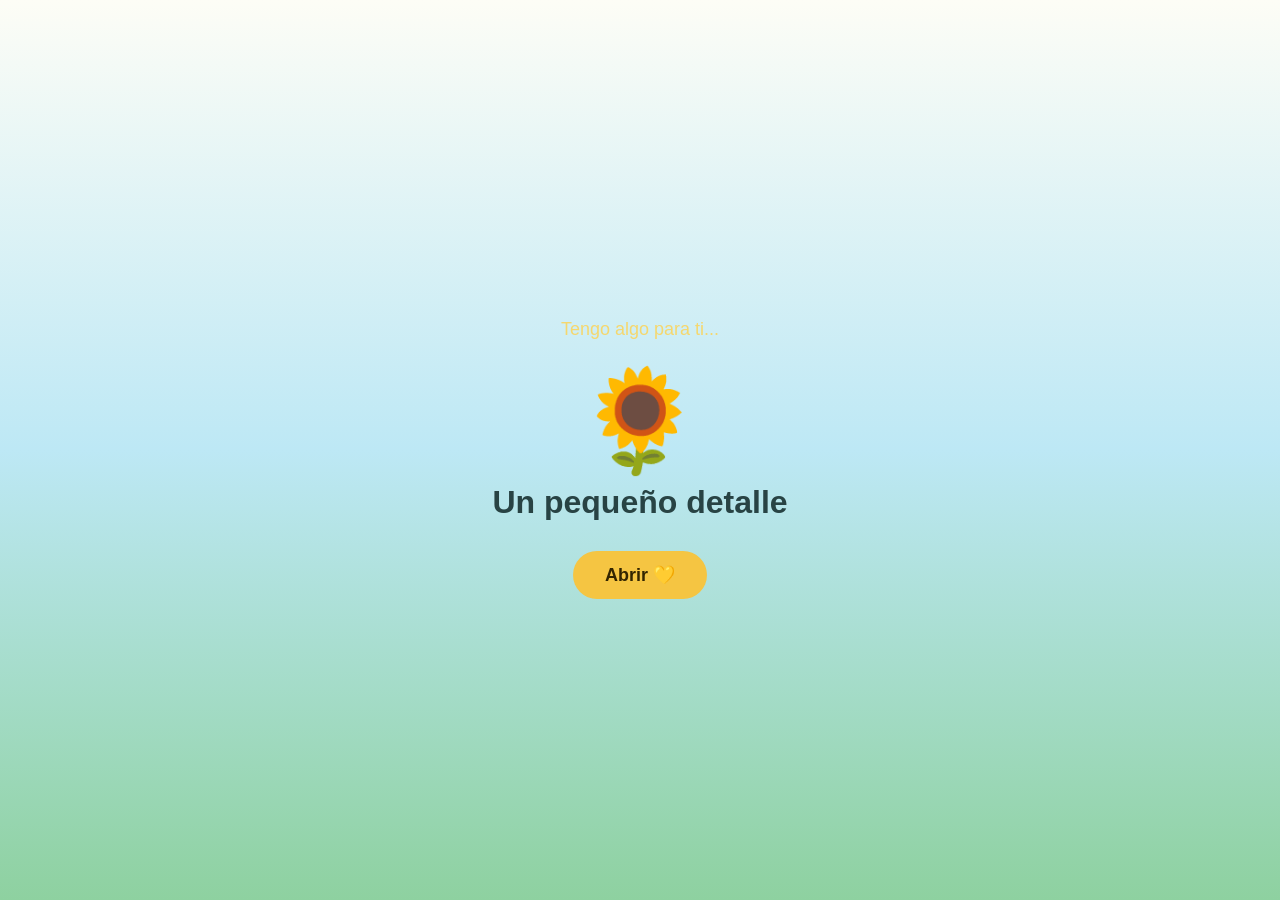
==== index.html @ 5097127b "Add adjustable background music volume control" ====
<!DOCTYPE html>
<html lang="es">
<head>
    <meta charset="UTF-8">
    <meta name="viewport" content="width=device-width, initial-scale=1.0">

    <title>Para Mayra Luz 🌻</title>

    <link rel="stylesheet" href="style.css">
</head>

<body>

    <main class="scene">

        <div class="stars" aria-hidden="true"></div>

        <section class="intro">
            <p class="small-text">Tengo algo para ti...</p>

            <h1>🌻</h1>

            <h2>Un pequeño detalle</h2>

            <button id="openButton" type="button" aria-controls="garden">
                Abrir 💛
            </button>
        </section>

<section class="garden" id="garden" aria-label="Jardín de girasoles">

    <!-- Cielo -->

    <div class="sun" aria-hidden="true">
        <div class="sun-spot"></div>
    </div>

    <div class="cloud cloud1" aria-hidden="true"></div>
    <div class="cloud cloud2" aria-hidden="true"></div>

    <div class="stars" aria-hidden="true"></div>

    <!-- Efectos -->

    <div class="insects" id="insects" aria-hidden="true"></div>
    <div class="petals" id="petals" aria-hidden="true"></div>

    <!-- Mensaje -->

    <div class="message" id="message" aria-live="off">

        <h2>Para Mayra Luz 🌻</h2>

        <p>
        Sé lo mucho que te gustan las flores y lo especial que es para ti el color amarillo. 
            Sin embargo, las flores naturales terminan por marchitarse, y yo quería regalarte algo que conserve esta fecha para siempre. 
            Diseñé este espacio especialmente para ti, para que sin importar cuánto tiempo pase, siempre puedas volver aquí y recordar lo importante que eres para mí y lo bonito que es este día.
        </p>

        <p>
            Por eso hoy quería regalarte
            un pequeño pedacito de primavera.
        </p>

        <span>💛</span>

    </div>

    <button class="hide-message-button" id="hideMessageButton" type="button" aria-controls="message" hidden>
        Ver el paisaje
    </button>

    <button class="theme-toggle" id="themeToggle" type="button" aria-label="Activar modo nocturno" aria-pressed="false" hidden>
        🌙
    </button>

    <button class="music-toggle" id="musicToggle" type="button" aria-label="Silenciar música" aria-pressed="false" title="Silenciar música" hidden>
        🔊
    </button>

    <div class="volume-control" id="volumeControl" hidden>
        <label for="volumeSlider" aria-label="Volumen de la música">♪</label>
        <input id="volumeSlider" type="range" min="0" max="100" value="5" step="1" aria-label="Volumen de la música" aria-valuetext="5%">
        <output id="volumeValue" for="volumeSlider">5%</output>
    </div>

    <audio id="backgroundMusic" src="audio/cancion.mp3" loop preload="auto"></audio>

    <!-- Campo -->

    <div class="field" id="field"></div>

</section>

    </main>

    <script src="script.js"></script>

</body>
</html>
---- style.css ----
:root {
    color-scheme: light;
    --sky-top: #fdfdf6;
    --sky-bottom: #bde8f5;
    --gold: #f5c542;
}

* { box-sizing: border-box; }

body {
    margin: 0;
    overflow-x: hidden;
    overflow-y: auto;
    font-family: Arial, sans-serif;
    min-width: 20rem;
}

button { font: inherit; }

.scene,
.garden,
.intro,
.stars,
.insects,
.petals,
.field {
    position: absolute;
    inset: 0;
}

.scene {
    position: relative;
    min-height: 100dvh;
    height: 100dvh;
    overflow: hidden;
    background: linear-gradient(to bottom, #fdfdf6, #bde8f5, #8ed1a0);
}

.intro {
    z-index: 10;
    display: grid;
    place-content: center;
    justify-items: center;
    color: #284344;
    text-align: center;
    transition: opacity 1.2s ease, transform 1.2s ease;
}

.intro.is-hidden {
    opacity: 0;
    pointer-events: none;
    transform: scale(1.08);
}

.small-text { color: #f5d76e; font-size: 1.125rem; }
.intro h1 { margin: .25rem 0; font-size: clamp(5rem, 16vw, 6.25rem); animation: floating 3s ease-in-out infinite; }
.intro h2 { margin: 0 0 1.875rem; font-size: clamp(1.75rem, 5vw, 2rem); }

#openButton {
    padding: .8rem 2rem;
    border: 0;
    border-radius: 2rem;
    background: var(--gold);
    color: #332500;
    cursor: pointer;
    font-size: 1.125rem;
    font-weight: 700;
    transition: transform .2s ease, box-shadow .2s ease;
}

#openButton:hover { transform: scale(1.06); box-shadow: 0 0 20px var(--gold); }
#openButton:focus-visible { outline: 3px solid #fff; outline-offset: 4px; }

.garden {
    z-index: 1;
    overflow: hidden;
    display: grid;
    place-items: center;
    background: linear-gradient(to bottom, var(--sky-top) 0%, #e8f7fb 40%, #b4e3ee 70%, var(--sky-bottom) 100%);
    opacity: 0;
    pointer-events: none;
    transform: scale(1.05);
    transition: opacity 1.5s ease, transform 1.5s ease;
}

.garden.show { opacity: 1; pointer-events: auto; transform: scale(1); }

.stars { z-index: 1; height: 70%; pointer-events: none; opacity: 0; transition: opacity .45s ease; }
.star {
    position: absolute;
    border-radius: 50%;
    background: #fff;
    box-shadow: 0 0 5px #fff;
    animation: twinkle 2s ease-in-out infinite alternate;
}

.sun {
    position: absolute;
    z-index: 2;
    top: 9%; right: 12%;
    width: clamp(6rem, 15vw, 9.375rem);
    aspect-ratio: 1;
    border-radius: 50%;
    background: radial-gradient(circle at 35% 35%, #fffde7, #ffe978 48%, #f5bd2d 78%, #e5a21b);
    box-shadow: 0 0 20px rgba(255, 211, 75, .7), 0 0 60px rgba(255, 211, 75, .45), 0 0 120px rgba(255, 211, 75, .2);
    animation: floating 6s ease-in-out infinite;
}

.sun::before, .sun::after {
    position: absolute;
    content: "";
    border-radius: 50%;
    background: rgba(214, 149, 24, .2);
}
.sun::before { top: 23%; left: 20%; width: 17%; aspect-ratio: 1; }
.sun::after { right: 17%; bottom: 20%; width: 27%; aspect-ratio: 1; }
.sun-spot { position: absolute; top: 17%; left: 50%; width: 13%; aspect-ratio: 1; border-radius: 50%; background: rgba(214, 149, 24, .18); }

.cloud {
    position: absolute;
    z-index: 2;
    width: 11.25rem; height: 3.125rem;
    border-radius: 3.125rem;
    background: rgba(255, 255, 255, .58);
    filter: blur(3px);
    animation: cloud-move 30s linear infinite;
}
.cloud::before, .cloud::after { position: absolute; bottom: 0; border-radius: 50%; background: inherit; content: ""; }
.cloud::before { left: 1.875rem; width: 5rem; height: 5rem; }
.cloud::after { right: 1.875rem; width: 3.75rem; height: 3.75rem; }
.cloud1 { top: 25%; left: -12.5rem; }
.cloud2 { top: 40%; left: -25rem; scale: .7; animation-delay: -15s; }

.message {
    position: absolute;
    top: clamp(1.25rem, 5vh, 3.5rem);
    left: 50%;
    right: auto;
    bottom: auto;
    z-index: 6;
    width: min(37rem, calc(100% - 2rem));
    max-height: calc(100% - 7rem);
    overflow-y: auto;
    overscroll-behavior: contain;
    scrollbar-width: thin;
    padding: .25rem .35rem .75rem;
    color: #284344;
    text-align: center;
    text-shadow: 0 2px 10px rgba(255, 255, 255, .82);
    opacity: 0;
    transform: translate(-50%, -1rem);
    transition: opacity .45s ease, transform .45s ease, visibility .45s ease;
}
.message h2 { margin: 0 0 .8rem; color: #a66a00; font-size: clamp(1.5rem, 4vw, 2rem); }
.message p { margin: 0 0 .55rem; line-height: 1.6; font-size: clamp(.9375rem, 2.4vw, 1rem); }
.message span { display: block; margin-top: .35rem; }
.message.is-typing .typing-line::after {
    display: inline-block;
    width: .08em;
    height: 1.1em;
    margin-left: .16em;
    background: currentColor;
    content: "";
    vertical-align: -.16em;
    animation: cursor-blink .8s steps(1) infinite;
}
.garden.show .message { animation: show-message .6s ease .2s forwards; }
.message.is-hidden {
    opacity: 0;
    visibility: hidden;
    pointer-events: none;
    transform: translate(-50%, -1rem);
    animation: none;
}

.hide-message-button {
    position: absolute;
    z-index: 7;
    bottom: max(1rem, env(safe-area-inset-bottom));
    left: 50%;
    min-height: 2.75rem;
    padding: .65rem 1.1rem;
    border: 1px solid rgba(111, 94, 30, .4);
    border-radius: 2rem;
    background: rgba(255, 255, 255, .82);
    box-shadow: 0 .25rem 1rem rgba(0, 0, 0, .26);
    color: #60500e;
    cursor: pointer;
    font-weight: 700;
    transform: translateX(-50%);
}
.hide-message-button[hidden] { display: none; }
.hide-message-button:hover { background: #fffdf0; }
.hide-message-button:focus-visible { outline: 3px solid #fff; outline-offset: 3px; }

.field {
    top: auto;
    z-index: 5;
    height: 31%;
    overflow: visible;
    isolation: isolate;
    background: linear-gradient(to bottom, #4d9c4c 0%, #2e7a39 52%, #195328 100%);
}

/* Una sola colina mantiene el campo limpio, sin una capa frontal de profundidad. */
.field::before {
    position: absolute;
    right: -8%;
    left: -8%;
    content: "";
    pointer-events: none;
}

.field::before {
    z-index: 1;
    bottom: 30%;
    height: 70%;
    border-radius: 50% 52% 0 0 / 44% 58% 0 0;
    background:
        radial-gradient(ellipse 38% 92% at 10% 100%, #295d30 0 68%, transparent 69%),
        radial-gradient(ellipse 36% 110% at 47% 100%, #214d2a 0 67%, transparent 68%),
        radial-gradient(ellipse 42% 100% at 89% 100%, #2b6033 0 65%, transparent 66%);
    filter: drop-shadow(0 -2px 4px rgba(115, 179, 87, .12));
}

.flower {
    position: absolute;
    bottom: var(--flower-bottom, -1.25rem);
    width: 5.75rem; height: 14.5rem;
    transform-origin: bottom center;
    z-index: var(--layer);
    animation: flower-sway var(--sway-duration) ease-in-out var(--delay) infinite;
}
.flower-stem { position: absolute; bottom: 0; left: 2.7rem; width: .375rem; height: 10.5rem; border-radius: .625rem; background: linear-gradient(to right, #164b25, #3c8d3f, #164b25); transform-origin: bottom; animation: stem-grow 1.5s ease-out var(--delay) both; }
.flower-leaf { position: absolute; bottom: 3.75rem; width: 3.25rem; height: 1.45rem; border-radius: 100% 0 100% 0; background: #286b30; opacity: .9; }
.flower-leaf.left { left: 0; transform: rotate(-25deg); }
.flower-leaf.right { right: 0; bottom: 6.25rem; transform: rotate(205deg); }
.flower-head { position: absolute; top: .3125rem; left: 0; width: 5.75rem; aspect-ratio: 1; animation: flower-bloom 1.2s ease-out calc(var(--delay) + 1s) both; }
.flower-petal { position: absolute; top: 1.15rem; left: 2.05rem; width: 1.65rem; height: 3.45rem; border-radius: 50% 50% 45% 45%; background: linear-gradient(#fff176, #fbc02d); transform-origin: center 1.72rem; }
.flower-petal:nth-child(1) { transform: rotate(0deg) translateY(-1.48rem); } .flower-petal:nth-child(2) { transform: rotate(45deg) translateY(-1.48rem); } .flower-petal:nth-child(3) { transform: rotate(90deg) translateY(-1.48rem); } .flower-petal:nth-child(4) { transform: rotate(135deg) translateY(-1.48rem); }
.flower-petal:nth-child(5) { transform: rotate(180deg) translateY(-1.48rem); } .flower-petal:nth-child(6) { transform: rotate(225deg) translateY(-1.48rem); } .flower-petal:nth-child(7) { transform: rotate(270deg) translateY(-1.48rem); } .flower-petal:nth-child(8) { transform: rotate(315deg) translateY(-1.48rem); }
.flower-center { position: absolute; top: 1.48rem; left: 1.48rem; width: 2.8rem; aspect-ratio: 1; border-radius: 50%; background: radial-gradient(circle, #5d4037 10%, #321b15 80%); box-shadow: inset 0 0 8px #000; }

.insects, .petals { z-index: 4; pointer-events: none; }
.insect { position: absolute; width: 1.6rem; aspect-ratio: 1.3; animation: fly 8s ease-in-out infinite; }
.insect::before, .insect::after { position: absolute; content: ""; }
.bee { border-radius: 50%; background: repeating-linear-gradient(90deg, #f9c931 0 .28rem, #3c2b14 .29rem .44rem); box-shadow: inset -.22rem 0 rgba(0, 0, 0, .22); }
.bee::before { top: -.35rem; left: .2rem; width: .75rem; height: .55rem; border-radius: 70% 30% 70% 30%; background: rgba(255,255,255,.76); transform: rotate(-28deg); box-shadow: .55rem .18rem 0 rgba(255,255,255,.76); }
.bee::after { right: -.23rem; top: .45rem; border: .23rem solid transparent; border-left-color: #342312; }
.butterfly::before { inset: 0; border-radius: 70% 30% 65% 35%; background: linear-gradient(135deg, #e85e9e, #8f55c7); box-shadow: .85rem .32rem 0 #ffad3d; transform: rotate(35deg); }
.butterfly::after { top: .22rem; left: .68rem; width: .18rem; height: 1.1rem; border-radius: 1rem; background: #302d38; }
.falling-petal { position: absolute; top: -3.125rem; border-radius: 70% 30% 70% 30%; background: #ffd54f; opacity: .85; animation: petal-fall linear forwards; }

@keyframes floating { 50% { transform: translateY(-.7rem); } }
@keyframes twinkle { from { opacity: .2; transform: scale(.7); } to { opacity: 1; transform: scale(1.3); } }
@keyframes cloud-move { to { transform: translateX(calc(100vw + 25rem)); } }
@keyframes show-message { to { opacity: 1; transform: translate(-50%, 0); } }
@keyframes cursor-blink { 50% { opacity: 0; } }
@keyframes stem-grow { from { transform: scaleY(0); } to { transform: scaleY(1); } }
@keyframes flower-bloom { from { opacity: 0; transform: scale(0) rotate(-20deg); } 70% { transform: scale(1.15) rotate(5deg); } to { opacity: 1; transform: scale(1); } }
@keyframes flower-sway { 0%, 100% { transform: scale(var(--scale)) rotate(-2deg); } 50% { transform: scale(var(--scale)) rotate(3deg); } }
@keyframes fly { 25% { transform: translate(3.125rem, -1.875rem); } 50% { transform: translate(-1.25rem, -5rem); } 75% { transform: translate(4.375rem, -2.5rem); } }
@keyframes petal-fall { 50% { transform: translate(2.5rem, 50vh) rotate(180deg); } to { transform: translate(-2.5rem, 110vh) rotate(360deg); } }

.theme-toggle,
.music-toggle {
    position: absolute;
    z-index: 8;
    display: grid;
    place-items: center;
    width: 2.75rem;
    height: 2.75rem;
    padding: 0;
    top: max(0.8rem, env(safe-area-inset-top));
    border: 1px solid rgba(111, 94, 30, .4);
    border-radius: 50%;
    background: rgba(255, 255, 255, .82);
    color: #60500e;
    cursor: pointer;
    font-size: 1.2rem;
    line-height: 1;
    box-shadow: 0 .2rem .75rem rgba(0, 0, 0, .12);
}
.theme-toggle { left: max(1rem, env(safe-area-inset-left)); }
.music-toggle { left: calc(max(1rem, env(safe-area-inset-left)) + 3.25rem); }

.theme-toggle[hidden],
.music-toggle[hidden] { display: none; }

.theme-toggle:hover,
.music-toggle:hover { background: #fffdf0; }
.theme-toggle:focus-visible,
.music-toggle:focus-visible { outline: 3px solid #fff; outline-offset: 3px; }

/* Los controles usan solo iconos para no cubrir el paisaje. */
.theme-toggle { font-weight: 700; }


.garden.night-mode { background: linear-gradient(to bottom, #050719 0%, #0b1030 40%, #171f45 70%, #101b20 100%); }
.garden.night-mode .stars { opacity: 1; }
.garden.night-mode .sun {
    background: transparent;
    box-shadow: none;
    animation: none;
}
.garden.night-mode .sun::before {
    top: 0;
    left: 0;
    width: 100%;
    height: 100%;
    background: #fff4c2;
    box-shadow: 0 0 20px rgba(255, 248, 190, .6), 0 0 60px rgba(255, 245, 180, .35);
}
.garden.night-mode .sun::after {
    top: -8%;
    right: -12%;
    bottom: auto;
    left: auto;
    width: 88%;
    height: 88%;
    background: #0b1030;
}
.garden.night-mode .sun-spot { display: none; }
.garden.night-mode .cloud { background: rgba(80, 90, 130, .12); }
.garden.night-mode .message { color: #fff; text-shadow: 0 2px 10px rgba(1, 6, 20, .9); }
.garden.night-mode .message h2 { color: #ffd83d; }
.garden.night-mode .hide-message-button,
.garden.night-mode .theme-toggle,
.garden.night-mode .music-toggle { border-color: rgba(255, 244, 173, .7); background: rgba(8, 18, 44, .72); color: #fff8c9; }
.garden.night-mode .hide-message-button:hover,
.garden.night-mode .theme-toggle:hover,
.garden.night-mode .music-toggle:hover { background: rgba(27, 45, 85, .88); }
.garden.night-mode .field { background: linear-gradient(to bottom, #183c22 0%, #0d2816 45%, #07170d 100%); }

@media (max-width: 43.75rem) {
    .scene { min-height: 100svh; }
    .intro { padding: 1.5rem; }
    .small-text { margin: 0 0 .5rem; font-size: 1rem; }
    .intro h2 { margin-bottom: 1.5rem; }
    #openButton { min-height: 2.75rem; padding: .7rem 1.6rem; }
    .message { top: max(.75rem, env(safe-area-inset-top)); width: calc(100% - 1.25rem); }
    .message h2 { margin-bottom: .45rem; font-size: 1.45rem; }
    .message p { margin-bottom: .4rem; line-height: 1.45; font-size: .9rem; }
    .field { height: 34%; }
    .flower { scale: .68; }
    .sun { top: 7%; right: 5%; width: clamp(4.5rem, 20vw, 6rem); }
    .cloud1 { top: 20%; }
    .cloud2 { top: 35%; }
}

@media (max-width: 23.4375rem), (max-height: 43.75rem) {
    .message { top: .4rem; max-height: calc(100% - 5.5rem); }
    .message h2 { margin-bottom: .25rem; font-size: 1.25rem; }
    .message p { margin-bottom: .2rem; line-height: 1.35; font-size: .8rem; }
    .message span { margin-top: .1rem; }
    .hide-message-button { bottom: max(.5rem, env(safe-area-inset-bottom)); padding: .5rem .9rem; }
    .field { height: 27%; }
}

@media (max-height: 34.375rem) {
    .message {
        max-height: calc(100% - 5rem);
        padding-bottom: .5rem;
    }
    .field { height: 24%; }
}

@media (prefers-reduced-motion: reduce) {
    *, *::before, *::after { animation-duration: .01ms !important; animation-iteration-count: 1 !important; scroll-behavior: auto !important; transition-duration: .01ms !important; }
}
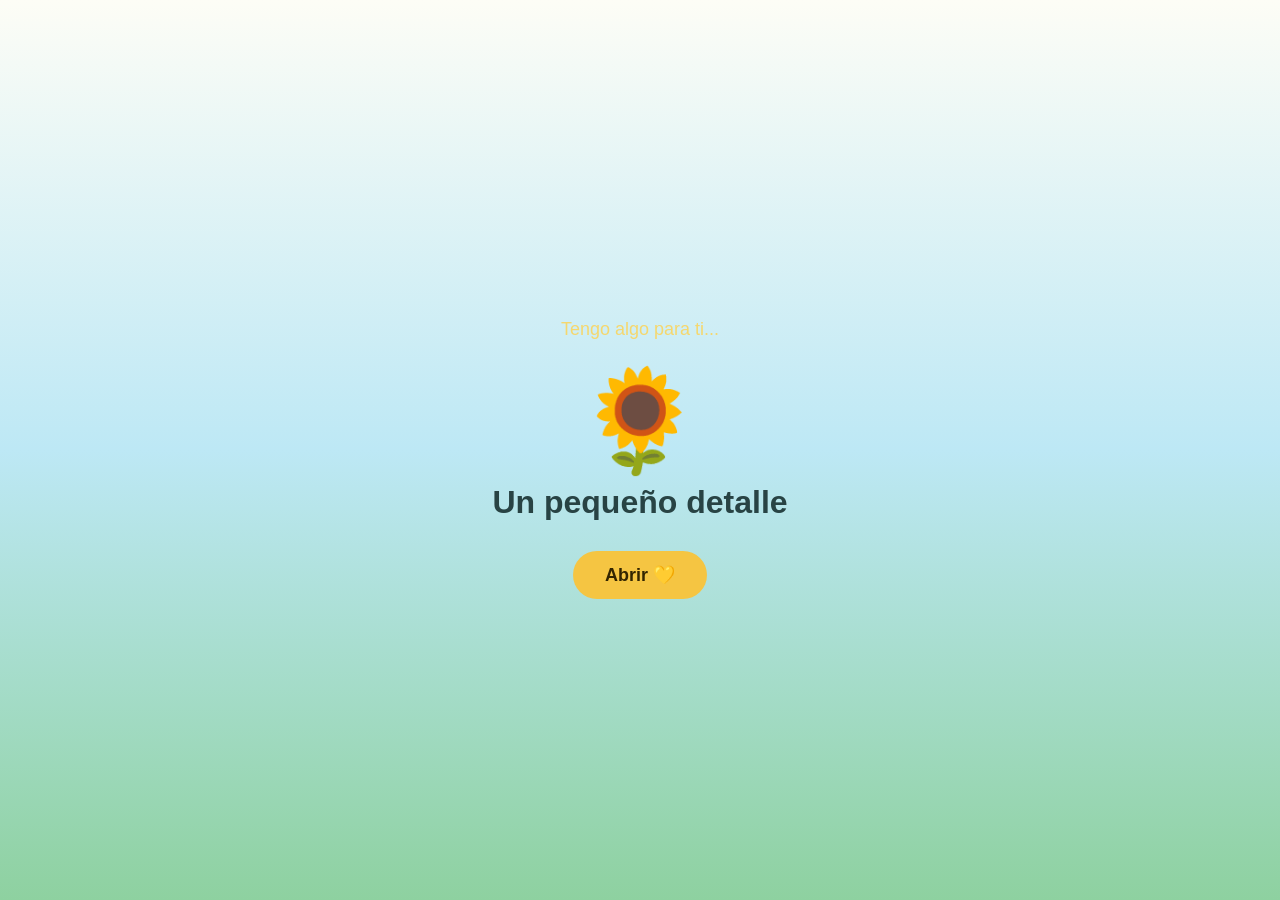
==== commit 5d5f18dc: "Add song information control to settings menu" ====
--- a/index.html
+++ b/index.html
@@ -66,25 +66,45 @@
 
     </div>
 
-    <button class="hide-message-button" id="hideMessageButton" type="button" aria-controls="message" hidden>
-        Ver el paisaje
+    <button class="settings-toggle" id="settingsToggle" type="button" aria-label="Abrir ajustes" aria-expanded="false" aria-controls="settingsMenu" title="Ajustes" hidden>
+        ⚙
     </button>
+    <button class="story-toggle" id="storyToggle" type="button" aria-label="Leer nuestro mensaje" title="Nuestro mensaje" hidden>!</button>
 
-    <button class="theme-toggle" id="themeToggle" type="button" aria-label="Activar modo nocturno" aria-pressed="false" hidden>
-        🌙
-    </button>
+    <div class="settings-menu" id="settingsMenu" aria-label="Ajustes del jardín" hidden>
+        <button class="theme-toggle" id="themeToggle" type="button" aria-label="Activar modo nocturno" aria-pressed="false">
+            🌙 <span>Modo nocturno</span>
+        </button>
 
-    <button class="music-toggle" id="musicToggle" type="button" aria-label="Silenciar música" aria-pressed="false" title="Silenciar música" hidden>
-        🔊
-    </button>
+        <button class="music-toggle" id="musicToggle" type="button" aria-label="Silenciar música" aria-pressed="false" title="Silenciar música">
+            🔊 <span>Silenciar música</span>
+        </button>
 
-    <div class="volume-control" id="volumeControl" hidden>
-        <label for="volumeSlider" aria-label="Volumen de la música">♪</label>
-        <input id="volumeSlider" type="range" min="0" max="100" value="5" step="1" aria-label="Volumen de la música" aria-valuetext="5%">
-        <output id="volumeValue" for="volumeSlider">5%</output>
+        <button class="song-info-toggle" id="songInfoToggle" type="button" aria-expanded="false" aria-controls="songInfoCard">
+            🎵 <span>Información de la canción</span>
+        </button>
+        <div class="song-info-card" id="songInfoCard" role="status" hidden>
+            <span class="song-info-note" aria-hidden="true">♫</span>
+            <p class="song-info-label">Canción de fondo</p>
+            <p class="song-info-title">Bruno Mars - Count on Me | Piano Cover by Pianella Piano</p>
+        </div>
+
+        <div class="volume-control" id="volumeControl">
+            <label for="volumeSlider">Volumen</label>
+            <div class="volume-slider-row">
+                <input id="volumeSlider" type="range" min="0" max="100" value="1" step="1" aria-label="Volumen de la música" aria-valuetext="1%">
+                <output id="volumeValue" for="volumeSlider">1%</output>
+            </div>
+        </div>
+
+        <button class="hide-message-button" id="hideMessageButton" type="button" aria-controls="message">
+            Ver el paisaje
+        </button>
     </div>
 
     <audio id="backgroundMusic" src="audio/cancion.mp3" loop preload="auto"></audio>
+
+
 
     <!-- Campo -->
 
@@ -94,6 +114,29 @@
 
     </main>
 
+    <section class="love-page" id="lovePage" aria-labelledby="lovePageTitle" hidden>
+        <button class="love-back-button" id="loveBackButton" type="button">← Volver al jardín</button>
+        <div class="love-card">
+            <span class="love-heart" aria-hidden="true">💛</span>
+            <p class="love-eyebrow">Un lugar para nosotros</p>
+            <h2 id="lovePageTitle">Qué feliz me hace estar contigo</h2>
+            <p class="love-message">
+                Desde que llegaste a mi vida, compartir momentos contigo se ha convertido en una de mis cosas favoritas.
+                Me hace feliz conocerte cada día más, verte sonreír, escucharte y crear recuerdos a tu lado.
+                No necesito que todos los días sean perfectos; me basta con que podamos seguir compartiendo, aprendiendo
+                y creciendo juntos. Gracias por ser tú, por dejarme estar cerca de ti y por hacer tan bonito este camino.
+                Me ilusiona todo lo que todavía nos queda por vivir. Quiero seguir sumando días, historias y motivos
+                para sonreír contigo. 💛
+            </p>
+            <div class="together-counter" aria-live="polite">
+                <p class="together-label">Juntos desde el 11-07-2026</p>
+                <p class="counter-value" id="relationshipCounter">0-0-0</p>
+                <p class="counter-caption">Años - Meses - Días</p>
+            </div>
+            <p class="love-signature">Con mucho cariño, para ti. 🌻</p>
+        </div>
+    </section>
+
     <script src="script.js"></script>
 
 </body>
--- a/style.css
+++ b/style.css
@@ -262,39 +262,110 @@
 @keyframes fly { 25% { transform: translate(3.125rem, -1.875rem); } 50% { transform: translate(-1.25rem, -5rem); } 75% { transform: translate(4.375rem, -2.5rem); } }
 @keyframes petal-fall { 50% { transform: translate(2.5rem, 50vh) rotate(180deg); } to { transform: translate(-2.5rem, 110vh) rotate(360deg); } }
 
-.theme-toggle,
-.music-toggle {
-    position: absolute;
-    z-index: 8;
+.settings-toggle {
+    position: absolute;
+    z-index: 10;
+    top: max(.8rem, env(safe-area-inset-top));
+    right: max(1rem, env(safe-area-inset-right));
     display: grid;
     place-items: center;
-    width: 2.75rem;
-    height: 2.75rem;
+    width: 2.8rem;
+    height: 2.8rem;
     padding: 0;
-    top: max(0.8rem, env(safe-area-inset-top));
     border: 1px solid rgba(111, 94, 30, .4);
     border-radius: 50%;
-    background: rgba(255, 255, 255, .82);
+    background: rgba(255, 255, 255, .88);
     color: #60500e;
-    cursor: pointer;
-    font-size: 1.2rem;
+    box-shadow: 0 .2rem .75rem rgba(0, 0, 0, .16);
+    cursor: pointer;
+    font-size: 1.55rem;
     line-height: 1;
-    box-shadow: 0 .2rem .75rem rgba(0, 0, 0, .12);
-}
-.theme-toggle { left: max(1rem, env(safe-area-inset-left)); }
-.music-toggle { left: calc(max(1rem, env(safe-area-inset-left)) + 3.25rem); }
-
-.theme-toggle[hidden],
-.music-toggle[hidden] { display: none; }
-
-.theme-toggle:hover,
-.music-toggle:hover { background: #fffdf0; }
-.theme-toggle:focus-visible,
-.music-toggle:focus-visible { outline: 3px solid #fff; outline-offset: 3px; }
-
-/* Los controles usan solo iconos para no cubrir el paisaje. */
-.theme-toggle { font-weight: 700; }
-
+}
+.settings-toggle[hidden] { display: none; }
+.settings-toggle:hover { background: #fffdf0; transform: rotate(25deg); }
+.settings-toggle:focus-visible,
+.settings-menu button:focus-visible,
+.volume-control input[type="range"]:focus-visible {
+    outline: 3px solid #b28a00;
+    outline-offset: 3px;
+}
+
+.settings-menu {
+    position: absolute;
+    z-index: 9;
+    top: calc(max(.8rem, env(safe-area-inset-top)) + 3.35rem);
+    right: max(1rem, env(safe-area-inset-right));
+    display: flex;
+    flex-direction: column;
+    align-items: stretch;
+    gap: .55rem;
+    width: min(17rem, calc(100% - 2rem));
+    padding: .85rem;
+    border: 1px solid rgba(111, 94, 30, .4);
+    border-radius: 1rem;
+    background: rgba(255, 255, 255, .94);
+    color: #60500e;
+    box-shadow: 0 .5rem 1.5rem rgba(0, 0, 0, .2);
+    backdrop-filter: blur(12px);
+}
+.settings-menu[hidden] { display: none; }
+
+.settings-menu .theme-toggle,
+.settings-menu .music-toggle,
+.settings-menu .hide-message-button {
+    position: static;
+    display: flex;
+    align-items: center;
+    justify-content: flex-start;
+    gap: .7rem;
+    width: 100%;
+    min-height: 2.65rem;
+    height: auto;
+    padding: .55rem .7rem;
+    border: 1px solid rgba(111, 94, 30, .25);
+    border-radius: .7rem;
+    background: rgba(255, 255, 255, .65);
+    color: #60500e;
+    box-shadow: none;
+    cursor: pointer;
+    font-size: .95rem;
+    line-height: 1.25;
+    text-align: left;
+    transform: none;
+}
+.settings-menu .theme-toggle:hover,
+.settings-menu .music-toggle:hover,
+.settings-menu .hide-message-button:hover { background: #fff8d8; }
+.settings-menu .theme-toggle,
+.settings-menu .music-toggle { display: flex; }
+.settings-menu .theme-toggle span,
+.settings-menu .music-toggle span { flex: 1; }
+
+.volume-control {
+    display: flex;
+    flex-direction: column;
+    gap: .45rem;
+    padding: .45rem .7rem .6rem;
+    font-size: .9rem;
+}
+.volume-control[hidden] { display: none; }
+.volume-slider-row {
+    display: flex;
+    align-items: center;
+    gap: .6rem;
+}
+.volume-control input[type="range"] {
+    flex: 1;
+    min-width: 0;
+    accent-color: #d5a900;
+    cursor: pointer;
+}
+.volume-control output {
+    min-width: 2.5rem;
+    font-size: .85rem;
+    font-variant-numeric: tabular-nums;
+    text-align: right;
+}
 
 .garden.night-mode { background: linear-gradient(to bottom, #050719 0%, #0b1030 40%, #171f45 70%, #101b20 100%); }
 .garden.night-mode .stars { opacity: 1; }
@@ -324,12 +395,13 @@
 .garden.night-mode .cloud { background: rgba(80, 90, 130, .12); }
 .garden.night-mode .message { color: #fff; text-shadow: 0 2px 10px rgba(1, 6, 20, .9); }
 .garden.night-mode .message h2 { color: #ffd83d; }
-.garden.night-mode .hide-message-button,
-.garden.night-mode .theme-toggle,
-.garden.night-mode .music-toggle { border-color: rgba(255, 244, 173, .7); background: rgba(8, 18, 44, .72); color: #fff8c9; }
-.garden.night-mode .hide-message-button:hover,
-.garden.night-mode .theme-toggle:hover,
-.garden.night-mode .music-toggle:hover { background: rgba(27, 45, 85, .88); }
+.garden.night-mode .settings-menu { border-color: rgba(255, 244, 173, .5); background: rgba(8, 18, 44, .94); color: #fff8c9; }
+.garden.night-mode .settings-menu .theme-toggle,
+.garden.night-mode .settings-menu .music-toggle,
+.garden.night-mode .settings-menu .hide-message-button { border-color: rgba(255, 244, 173, .45); background: rgba(8, 18, 44, .72); color: #fff8c9; }
+.garden.night-mode .settings-menu .theme-toggle:hover,
+.garden.night-mode .settings-menu .music-toggle:hover,
+.garden.night-mode .settings-menu .hide-message-button:hover { background: rgba(27, 45, 85, .88); }
 .garden.night-mode .field { background: linear-gradient(to bottom, #183c22 0%, #0d2816 45%, #07170d 100%); }
 
 @media (max-width: 43.75rem) {
@@ -368,3 +440,93 @@
 @media (prefers-reduced-motion: reduce) {
     *, *::before, *::after { animation-duration: .01ms !important; animation-iteration-count: 1 !important; scroll-behavior: auto !important; transition-duration: .01ms !important; }
 }
+
+
+/* Acceso al mensaje especial, debajo del engranaje. */
+.story-toggle {
+    position: absolute;
+    z-index: 10;
+    top: max(4rem, calc(env(safe-area-inset-top) + 4rem));
+    right: max(1rem, env(safe-area-inset-right));
+    display: grid;
+    place-items: center;
+    width: 2.8rem;
+    height: 2.8rem;
+    padding: 0;
+    border: 1px solid rgba(111, 94, 30, .4);
+    border-radius: 50%;
+    background: rgba(255, 255, 255, .9);
+    color: #8b5b00;
+    box-shadow: 0 .2rem .75rem rgba(0, 0, 0, .16);
+    cursor: pointer;
+    font-size: 1.8rem;
+    font-weight: 800;
+    line-height: 1;
+}
+.story-toggle[hidden] { display: none; }
+.story-toggle:hover { background: #fff3c4; transform: scale(1.05); }
+.story-toggle:focus-visible,
+.love-page button:focus-visible { outline: 3px solid #b28a00; outline-offset: 3px; }
+
+.love-page {
+    position: fixed;
+    z-index: 30;
+    inset: 0;
+    display: grid;
+    place-items: center;
+    overflow-y: auto;
+    padding: max(5rem, calc(env(safe-area-inset-top) + 4.5rem)) 1rem max(1.25rem, env(safe-area-inset-bottom));
+    background: radial-gradient(ellipse at 15% 15%, rgba(255, 230, 133, .5), transparent 35%), linear-gradient(145deg, #fff9e6 0%, #fce9a9 45%, #f7d7a5 100%);
+    color: #533e24;
+}
+.love-page[hidden] { display: none; }
+.love-back-button {
+    position: fixed;
+    z-index: 2;
+    top: max(1rem, env(safe-area-inset-top));
+    left: max(1rem, env(safe-area-inset-left));
+    min-height: 2.75rem;
+    padding: .65rem 1rem;
+    border: 1px solid rgba(111, 94, 30, .3);
+    border-radius: 2rem;
+    background: rgba(255, 255, 255, .8);
+    color: #604719;
+    cursor: pointer;
+    font-weight: 700;
+}
+.love-card {
+    width: min(100%, 42rem);
+    margin: auto;
+    padding: clamp(1.4rem, 5vw, 3rem);
+    border: 1px solid rgba(255, 255, 255, .85);
+    border-radius: 1.5rem;
+    background: rgba(255, 255, 255, .74);
+    box-shadow: 0 1rem 3rem rgba(99, 64, 16, .15);
+    text-align: center;
+}
+.love-heart { display: block; margin-bottom: .4rem; font-size: 2.5rem; }
+.love-eyebrow { margin: 0 0 .5rem; color: #9b741d; font-size: .8rem; font-weight: 800; letter-spacing: .16em; text-transform: uppercase; }
+.love-card h2 { margin: 0 auto 1.25rem; color: #8a5a13; font-family: Georgia, serif; font-size: clamp(1.8rem, 5vw, 2.7rem); line-height: 1.15; }
+.love-message { max-width: 34rem; margin: 0 auto 1.75rem; font-size: clamp(1rem, 2.5vw, 1.1rem); line-height: 1.8; white-space: normal; }
+.together-counter { margin: 0 auto; padding: 1.2rem .8rem; border-radius: 1rem; background: rgba(255, 222, 120, .3); }
+.together-label { margin: 0 0 .5rem; font-weight: 800; }
+.counter-value { margin: 0; color: #8a5a13; font-family: Georgia, serif; font-size: clamp(2.4rem, 10vw, 4rem); font-weight: 800; font-variant-numeric: tabular-nums; letter-spacing: .04em; }
+.counter-caption { margin: .25rem 0 0; color: #80643a; font-size: .85rem; }
+.love-signature { margin: 1.5rem 0 0; color: #8a5a13; font-family: Georgia, serif; font-style: italic; }
+.garden.love-page-open { visibility: hidden; }
+body.love-route-open { overflow: hidden; }
+
+.love-page.night-mode { background: linear-gradient(145deg, #11162d, #242b4c 55%, #3c3150); color: #fff4d1; }
+.love-page.night-mode .love-card { border-color: rgba(255, 244, 173, .18); background: rgba(13, 20, 43, .86); }
+.love-page.night-mode .love-card h2,
+.love-page.night-mode .counter-value,
+.love-page.night-mode .love-signature { color: #ffdf7a; }
+.love-page.night-mode .love-eyebrow,
+.love-page.night-mode .counter-caption { color: #e5d4a1; }
+.love-page.night-mode .together-counter { background: rgba(255, 223, 122, .1); }
+
+@media (max-width: 43.75rem) {
+    .love-page { align-items: start; padding-top: max(4.8rem, calc(env(safe-area-inset-top) + 4.2rem)); }
+    .love-card { padding: 1.35rem 1.1rem; border-radius: 1.2rem; }
+    .love-message { line-height: 1.65; }
+}
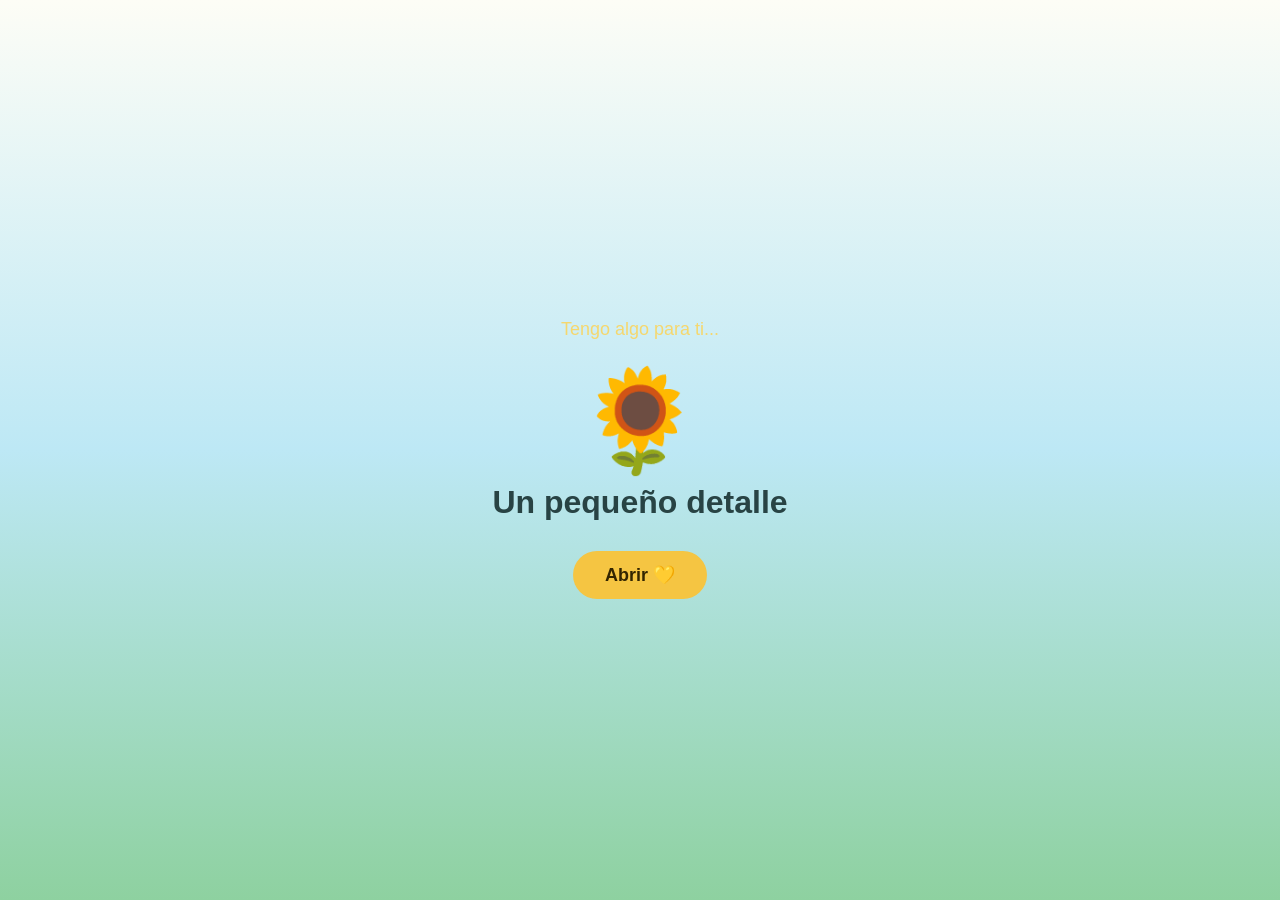
==== commit ed7b8f62: "Redesign song info as Spotify-inspired player" ====
--- a/index.html
+++ b/index.html
@@ -83,10 +83,21 @@
         <button class="song-info-toggle" id="songInfoToggle" type="button" aria-expanded="false" aria-controls="songInfoCard">
             🎵 <span>Información de la canción</span>
         </button>
-        <div class="song-info-card" id="songInfoCard" role="status" hidden>
-            <span class="song-info-note" aria-hidden="true">♫</span>
-            <p class="song-info-label">Canción de fondo</p>
-            <p class="song-info-title">Bruno Mars - Count on Me | Piano Cover by Pianella Piano</p>
+        <div class="song-info-card" id="songInfoCard" aria-label="Reproductor de música" hidden>
+            <div class="song-player-topline">
+                <span class="song-info-label">REPRODUCIENDO</span>
+                <span class="song-player-brand"><span aria-hidden="true">●</span> spotify style</span>
+            </div>
+            <div class="song-player-main">
+                <div class="song-cover" aria-hidden="true">♫</div>
+                <div class="song-player-track">
+                    <p class="song-info-title">Count on Me</p>
+                    <p class="song-info-artist">Bruno Mars · Piano Cover by Pianella Piano</p>
+                </div>
+                <button class="song-player-button" id="songPlayerButton" type="button" aria-label="Reproducir canción" title="Reproducir canción">▶</button>
+            </div>
+            <div class="song-player-progress" aria-hidden="true"><span id="songProgressFill"></span></div>
+            <div class="song-player-time"><span id="songCurrentTime">0:00</span><span id="songDuration">--:--</span></div>
         </div>
 
         <div class="volume-control" id="volumeControl">
--- a/style.css
+++ b/style.css
@@ -530,3 +530,93 @@
     .love-card { padding: 1.35rem 1.1rem; border-radius: 1.2rem; }
     .love-message { line-height: 1.65; }
 }
+
+
+/* Información de la canción dentro del menú de ajustes. */
+.settings-menu .song-info-toggle {
+    display: flex;
+    align-items: center;
+    justify-content: flex-start;
+    gap: .7rem;
+    width: 100%;
+    min-height: 2.65rem;
+    padding: .55rem .7rem;
+    border: 1px solid rgba(111, 94, 30, .25);
+    border-radius: .7rem;
+    background: rgba(255, 255, 255, .65);
+    color: #60500e;
+    box-shadow: none;
+    cursor: pointer;
+    font-size: .95rem;
+    line-height: 1.25;
+    text-align: left;
+}
+.settings-menu .song-info-toggle:hover { background: #fff8d8; }
+.settings-menu .song-info-toggle span { flex: 1; }
+.song-info-card {
+    padding: .85rem .9rem;
+    border: 1px solid rgba(180, 143, 43, .3);
+    border-radius: .8rem;
+    background: linear-gradient(145deg, rgba(255, 248, 218, .98), rgba(255, 237, 174, .96));
+    color: #5d481b;
+    box-shadow: inset 0 1px 0 rgba(255, 255, 255, .8);
+}
+.song-info-card[hidden] { display: none; }
+.song-info-note {
+    display: inline-grid;
+    place-items: center;
+    width: 2rem;
+    height: 2rem;
+    margin-bottom: .4rem;
+    border-radius: 50%;
+    background: rgba(213, 169, 0, .18);
+    color: #9b741d;
+    font-size: 1.3rem;
+}
+.song-info-label {
+    margin: 0 0 .35rem;
+    color: #94721e;
+    font-size: .72rem;
+    font-weight: 800;
+    letter-spacing: .09em;
+    text-transform: uppercase;
+}
+.song-info-title {
+    margin: 0;
+    font-size: .92rem;
+    font-weight: 700;
+    line-height: 1.45;
+    overflow-wrap: anywhere;
+}
+.garden.night-mode .song-info-card {
+    border-color: rgba(255, 223, 122, .25);
+    background: linear-gradient(145deg, rgba(36, 40, 67, .98), rgba(49, 42, 66, .98));
+    color: #fff1c4;
+}
+.garden.night-mode .song-info-label,
+.garden.night-mode .song-info-note { color: #ffdf7a; }
+
+/* En móviles, los accesos quedan en la parte inferior para no tapar el mensaje. */
+@media (max-width: 43.75rem) {
+    .settings-toggle {
+        top: auto;
+        right: max(1rem, env(safe-area-inset-right));
+        bottom: max(.85rem, env(safe-area-inset-bottom));
+    }
+
+    .story-toggle {
+        top: auto;
+        right: calc(max(1rem, env(safe-area-inset-right)) + 3.45rem);
+        bottom: max(.85rem, env(safe-area-inset-bottom));
+    }
+
+    .settings-menu {
+        top: auto;
+        right: max(1rem, env(safe-area-inset-right));
+        bottom: calc(max(.85rem, env(safe-area-inset-bottom)) + 3.55rem);
+        max-height: min(70svh, 32rem);
+        overflow-y: auto;
+        overscroll-behavior: contain;
+    }
+}
+
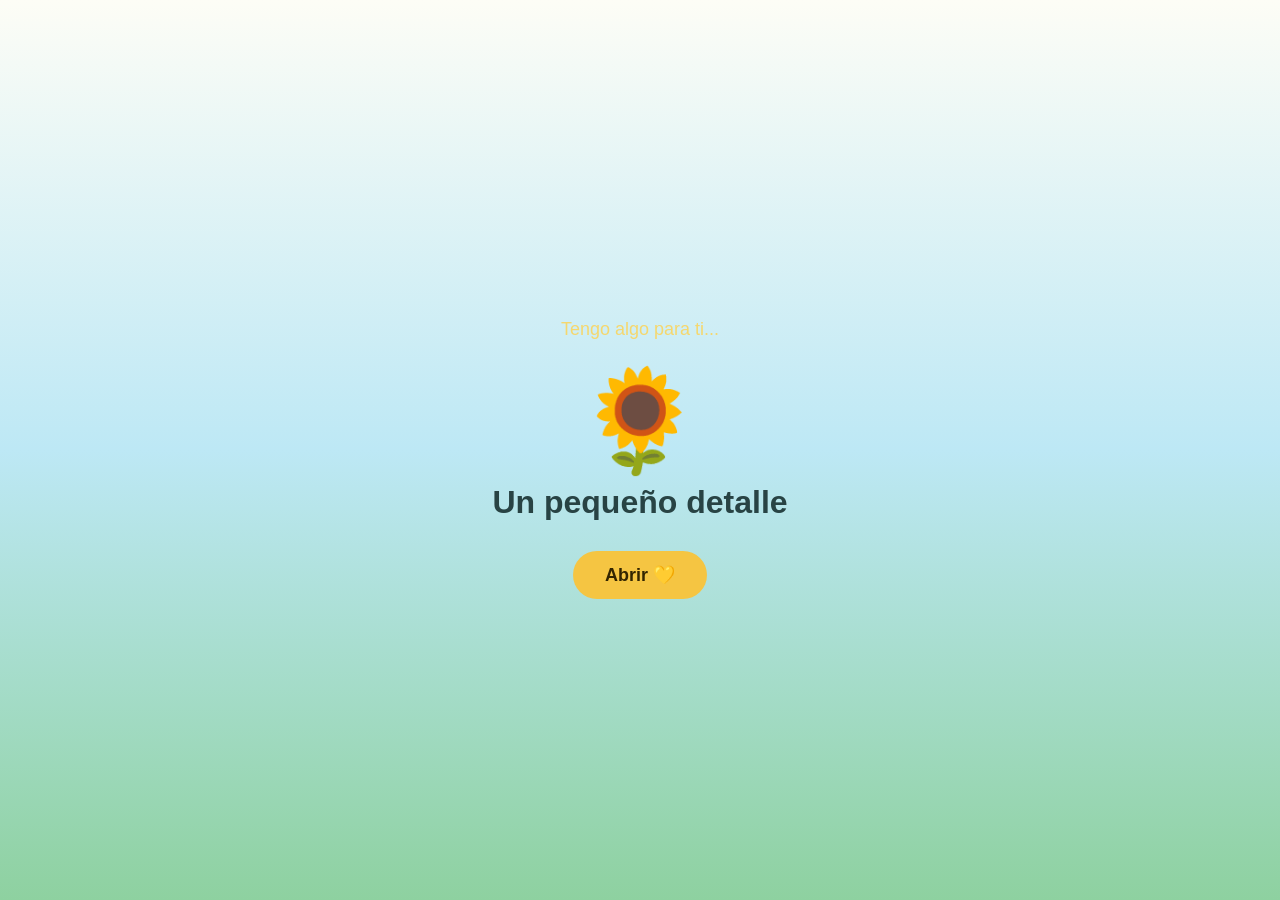
==== commit ea8509a2: "Add memories album and gallery page" ====
--- a/index.html
+++ b/index.html
@@ -70,6 +70,7 @@
         ⚙
     </button>
     <button class="story-toggle" id="storyToggle" type="button" aria-label="Leer nuestro mensaje" title="Nuestro mensaje" hidden>!</button>
+    <button class="memories-toggle" id="memoriesToggle" type="button" aria-label="Abrir nuestros recuerdos" title="Nuestros recuerdos" hidden>📷</button>
 
     <div class="settings-menu" id="settingsMenu" aria-label="Ajustes del jardín" hidden>
         <button class="theme-toggle" id="themeToggle" type="button" aria-label="Activar modo nocturno" aria-pressed="false">
@@ -148,6 +149,27 @@
         </div>
     </section>
 
+ 
+    <section class="memories-page" id="memoriesPage" aria-labelledby="memoriesTitle" hidden>
+        <button class="memories-back-button" id="memoriesBackButton" type="button">← Volver al jardín</button>
+        <div class="memories-shell">
+            <header class="memories-header">
+                <span class="memories-eyebrow">NUESTRA HISTORIA EN FOTOGRAFÍAS</span>
+                <h2 id="memoriesTitle">Nuestros recuerdos 📸</h2>
+                <p>Pequeños momentos que quiero guardar contigo.</p>
+            </header>
+            <div class="memory-album-grid" id="memoryAlbumGrid" aria-live="polite"></div>
+            <section class="memory-gallery" id="memoryGallery" hidden aria-live="polite">
+                <button class="memory-gallery-back" id="memoryGalleryBack" type="button">← Todos nuestros recuerdos</button>
+                <h3 id="memoryGalleryTitle"></h3>
+                <p class="memory-gallery-date" id="memoryGalleryDate"></p>
+                <p class="memory-gallery-description" id="memoryGalleryDescription"></p>
+                <div class="memory-photo-grid" id="memoryPhotoGrid"></div>
+                <p class="memory-empty-note" id="memoryEmptyNote" hidden>Aquí iremos guardando las fotografías de este momento. 💛</p>
+            </section>
+        </div>
+    </section>
+
     <script src="script.js"></script>
 
 </body>
--- a/style.css
+++ b/style.css
@@ -620,3 +620,145 @@
     }
 }
 
+/* Tarjeta de canción inspirada en el mini reproductor de Spotify. */
+.song-info-card {
+    display: flex;
+    flex-direction: column;
+    gap: .7rem;
+    padding: .9rem;
+    border: 1px solid rgba(255, 255, 255, .08);
+    border-radius: .85rem;
+    background: linear-gradient(145deg, #242424, #121212);
+    color: #fff;
+    box-shadow: 0 .4rem 1.2rem rgba(0, 0, 0, .22);
+}
+.song-info-card[hidden] { display: none; }
+.song-player-topline,
+.song-player-time {
+    display: flex;
+    align-items: center;
+    justify-content: space-between;
+    gap: .5rem;
+}
+.song-info-label {
+    margin: 0;
+    color: #1ed760;
+    font-size: .65rem;
+    font-weight: 800;
+    letter-spacing: .1em;
+}
+.song-player-brand {
+    color: #c7c7c7;
+    font-size: .68rem;
+    font-weight: 700;
+}
+.song-player-brand span { color: #1ed760; }
+.song-player-main {
+    display: flex;
+    align-items: center;
+    gap: .7rem;
+    min-width: 0;
+}
+.song-cover {
+    display: grid;
+    place-items: center;
+    flex: 0 0 3.25rem;
+    width: 3.25rem;
+    height: 3.25rem;
+    border-radius: .35rem;
+    background: radial-gradient(circle at 35% 25%, #e8d48a, #b68c25 45%, #263b2a);
+    color: #fff;
+    font-size: 1.8rem;
+    box-shadow: inset 0 0 0 1px rgba(255,255,255,.12);
+}
+.song-player-track { flex: 1; min-width: 0; }
+.song-info-title {
+    margin: 0 0 .25rem;
+    color: #fff;
+    font-size: .91rem;
+    font-weight: 750;
+    line-height: 1.3;
+    overflow-wrap: anywhere;
+}
+.song-info-artist {
+    margin: 0;
+    color: #b3b3b3;
+    font-size: .75rem;
+    line-height: 1.4;
+    overflow-wrap: anywhere;
+}
+.song-player-button {
+    display: grid;
+    place-items: center;
+    flex: 0 0 2.35rem;
+    width: 2.35rem;
+    height: 2.35rem;
+    padding: 0;
+    border: 0;
+    border-radius: 50%;
+    background: #1ed760;
+    color: #101010;
+    cursor: pointer;
+    font-size: 1rem;
+    font-weight: 900;
+    box-shadow: none;
+    transition: transform .15s ease, background .15s ease;
+}
+.song-player-button:hover { background: #3be477; transform: scale(1.05); }
+.song-player-button:focus-visible { outline: 2px solid #fff; outline-offset: 3px; }
+.song-player-progress {
+    height: .22rem;
+    overflow: hidden;
+    border-radius: 1rem;
+    background: #535353;
+}
+.song-player-progress span {
+    display: block;
+    width: 0;
+    height: 100%;
+    border-radius: inherit;
+    background: #1ed760;
+    transition: width .2s linear;
+}
+.song-player-time {
+    margin-top: -.4rem;
+    color: #b3b3b3;
+    font-size: .65rem;
+    font-variant-numeric: tabular-nums;
+}
+.garden.night-mode .song-info-card {
+    border-color: rgba(255, 255, 255, .08);
+    background: linear-gradient(145deg, #242424, #121212);
+    color: #fff;
+}
+@media (max-width: 43.75rem) {
+    .song-info-card { padding: .8rem; }
+    .song-cover { flex-basis: 2.8rem; width: 2.8rem; height: 2.8rem; }
+    .song-player-button { flex-basis: 2.15rem; width: 2.15rem; height: 2.15rem; }
+}
+
+/* Tema claro: reproductor en tonos amarillos para combinar con los girasoles. */
+.garden:not(.night-mode) .song-info-card {
+    border-color: rgba(173, 125, 0, .28);
+    background: linear-gradient(145deg, #fff8d8, #ffe68a);
+    color: #352b0c;
+    box-shadow: 0 .4rem 1.2rem rgba(95, 71, 0, .16), inset 0 1px 0 rgba(255, 255, 255, .8);
+}
+.garden:not(.night-mode) .song-info-label { color: #826000; }
+.garden:not(.night-mode) .song-player-brand { color: #79662d; }
+.garden:not(.night-mode) .song-player-brand span { color: #8b6800; }
+.garden:not(.night-mode) .song-cover {
+    background: radial-gradient(circle at 35% 25%, #fff2a8, #e5b936 48%, #a87d14);
+    color: #342907;
+}
+.garden:not(.night-mode) .song-info-title { color: #352b0c; }
+.garden:not(.night-mode) .song-info-artist { color: #75612b; }
+.garden:not(.night-mode) .song-player-time { color: #75612b; }
+.garden:not(.night-mode) .song-player-progress { background: #e0ca78; }
+.garden:not(.night-mode) .song-player-progress span { background: #806000; }
+.garden:not(.night-mode) .song-player-button {
+    background: #806000;
+    color: #fffbe8;
+}
+.garden:not(.night-mode) .song-player-button:hover { background: #654b00; }
+
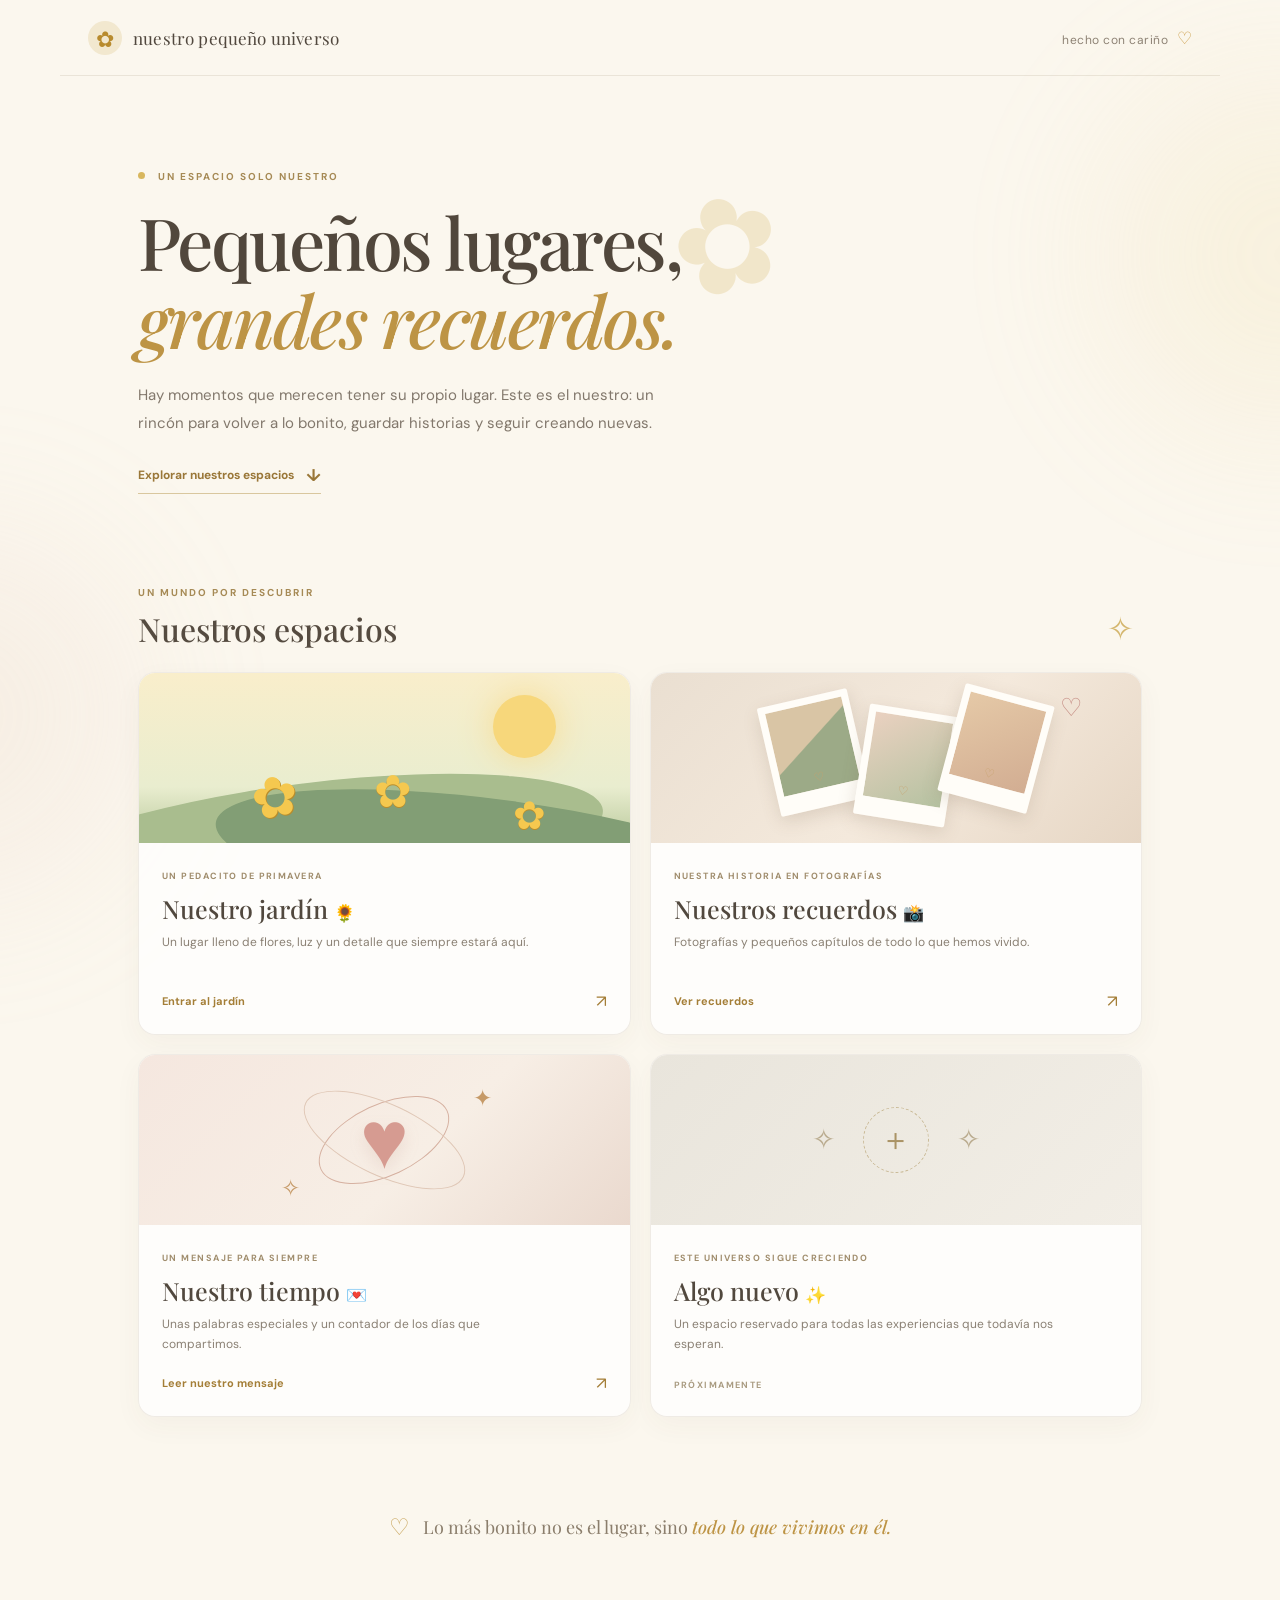
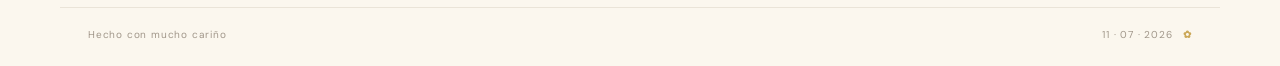
==== commit 6758baa3: "Create romantic home page portal" ====
--- a/index.html
+++ b/index.html
@@ -1,176 +1,64 @@
 <!DOCTYPE html>
 <html lang="es">
 <head>
-    <meta charset="UTF-8">
-    <meta name="viewport" content="width=device-width, initial-scale=1.0">
+  <meta charset="UTF-8">
+  <meta name="viewport" content="width=device-width, initial-scale=1.0">
+  <meta name="theme-color" content="#fbf7ee">
+  <meta name="description" content="Un pequeño universo de recuerdos, flores y momentos especiales.">
+  <title>Nuestro pequeño universo 💛</title>
+  <link rel="stylesheet" href="home.css">
+  <script src="home.js" defer></script>
+</head>
+<body>
+  <div class="page-glow glow-one" aria-hidden="true"></div>
+  <div class="page-glow glow-two" aria-hidden="true"></div>
+  <header class="topbar">
+    <a class="brand" href="index.html" aria-label="Inicio">
+      <span class="brand-mark">✿</span><span>nuestro pequeño universo</span>
+    </a>
+    <span class="top-note">hecho con cariño <span aria-hidden="true">♡</span></span>
+  </header>
 
-    <title>Para Mayra Luz 🌻</title>
-
-    <link rel="stylesheet" href="style.css">
-</head>
-
-<body>
-
-    <main class="scene">
-
-        <div class="stars" aria-hidden="true"></div>
-
-        <section class="intro">
-            <p class="small-text">Tengo algo para ti...</p>
-
-            <h1>🌻</h1>
-
-            <h2>Un pequeño detalle</h2>
-
-            <button id="openButton" type="button" aria-controls="garden">
-                Abrir 💛
-            </button>
-        </section>
-
-<section class="garden" id="garden" aria-label="Jardín de girasoles">
-
-    <!-- Cielo -->
-
-    <div class="sun" aria-hidden="true">
-        <div class="sun-spot"></div>
-    </div>
-
-    <div class="cloud cloud1" aria-hidden="true"></div>
-    <div class="cloud cloud2" aria-hidden="true"></div>
-
-    <div class="stars" aria-hidden="true"></div>
-
-    <!-- Efectos -->
-
-    <div class="insects" id="insects" aria-hidden="true"></div>
-    <div class="petals" id="petals" aria-hidden="true"></div>
-
-    <!-- Mensaje -->
-
-    <div class="message" id="message" aria-live="off">
-
-        <h2>Para Mayra Luz 🌻</h2>
-
-        <p>
-        Sé lo mucho que te gustan las flores y lo especial que es para ti el color amarillo. 
-            Sin embargo, las flores naturales terminan por marchitarse, y yo quería regalarte algo que conserve esta fecha para siempre. 
-            Diseñé este espacio especialmente para ti, para que sin importar cuánto tiempo pase, siempre puedas volver aquí y recordar lo importante que eres para mí y lo bonito que es este día.
-        </p>
-
-        <p>
-            Por eso hoy quería regalarte
-            un pequeño pedacito de primavera.
-        </p>
-
-        <span>💛</span>
-
-    </div>
-
-    <button class="settings-toggle" id="settingsToggle" type="button" aria-label="Abrir ajustes" aria-expanded="false" aria-controls="settingsMenu" title="Ajustes" hidden>
-        ⚙
-    </button>
-    <button class="story-toggle" id="storyToggle" type="button" aria-label="Leer nuestro mensaje" title="Nuestro mensaje" hidden>!</button>
-    <button class="memories-toggle" id="memoriesToggle" type="button" aria-label="Abrir nuestros recuerdos" title="Nuestros recuerdos" hidden>📷</button>
-
-    <div class="settings-menu" id="settingsMenu" aria-label="Ajustes del jardín" hidden>
-        <button class="theme-toggle" id="themeToggle" type="button" aria-label="Activar modo nocturno" aria-pressed="false">
-            🌙 <span>Modo nocturno</span>
-        </button>
-
-        <button class="music-toggle" id="musicToggle" type="button" aria-label="Silenciar música" aria-pressed="false" title="Silenciar música">
-            🔊 <span>Silenciar música</span>
-        </button>
-
-        <button class="song-info-toggle" id="songInfoToggle" type="button" aria-expanded="false" aria-controls="songInfoCard">
-            🎵 <span>Información de la canción</span>
-        </button>
-        <div class="song-info-card" id="songInfoCard" aria-label="Reproductor de música" hidden>
-            <div class="song-player-topline">
-                <span class="song-info-label">REPRODUCIENDO</span>
-                <span class="song-player-brand"><span aria-hidden="true">●</span> spotify style</span>
-            </div>
-            <div class="song-player-main">
-                <div class="song-cover" aria-hidden="true">♫</div>
-                <div class="song-player-track">
-                    <p class="song-info-title">Count on Me</p>
-                    <p class="song-info-artist">Bruno Mars · Piano Cover by Pianella Piano</p>
-                </div>
-                <button class="song-player-button" id="songPlayerButton" type="button" aria-label="Reproducir canción" title="Reproducir canción">▶</button>
-            </div>
-            <div class="song-player-progress" aria-hidden="true"><span id="songProgressFill"></span></div>
-            <div class="song-player-time"><span id="songCurrentTime">0:00</span><span id="songDuration">--:--</span></div>
-        </div>
-
-        <div class="volume-control" id="volumeControl">
-            <label for="volumeSlider">Volumen</label>
-            <div class="volume-slider-row">
-                <input id="volumeSlider" type="range" min="0" max="100" value="1" step="1" aria-label="Volumen de la música" aria-valuetext="1%">
-                <output id="volumeValue" for="volumeSlider">1%</output>
-            </div>
-        </div>
-
-        <button class="hide-message-button" id="hideMessageButton" type="button" aria-controls="message">
-            Ver el paisaje
-        </button>
-    </div>
-
-    <audio id="backgroundMusic" src="audio/cancion.mp3" loop preload="auto"></audio>
-
-
-
-    <!-- Campo -->
-
-    <div class="field" id="field"></div>
-
-</section>
-
-    </main>
-
-    <section class="love-page" id="lovePage" aria-labelledby="lovePageTitle" hidden>
-        <button class="love-back-button" id="loveBackButton" type="button">← Volver al jardín</button>
-        <div class="love-card">
-            <span class="love-heart" aria-hidden="true">💛</span>
-            <p class="love-eyebrow">Un lugar para nosotros</p>
-            <h2 id="lovePageTitle">Qué feliz me hace estar contigo</h2>
-            <p class="love-message">
-                Desde que llegaste a mi vida, compartir momentos contigo se ha convertido en una de mis cosas favoritas.
-                Me hace feliz conocerte cada día más, verte sonreír, escucharte y crear recuerdos a tu lado.
-                No necesito que todos los días sean perfectos; me basta con que podamos seguir compartiendo, aprendiendo
-                y creciendo juntos. Gracias por ser tú, por dejarme estar cerca de ti y por hacer tan bonito este camino.
-                Me ilusiona todo lo que todavía nos queda por vivir. Quiero seguir sumando días, historias y motivos
-                para sonreír contigo. 💛
-            </p>
-            <div class="together-counter" aria-live="polite">
-                <p class="together-label">Juntos desde el 11-07-2026</p>
-                <p class="counter-value" id="relationshipCounter">0-0-0</p>
-                <p class="counter-caption">Años - Meses - Días</p>
-            </div>
-            <p class="love-signature">Con mucho cariño, para ti. 🌻</p>
-        </div>
+  <main class="home">
+    <section class="welcome">
+      <p class="eyebrow"><span></span> UN ESPACIO SOLO NUESTRO</p>
+      <h1>Pequeños lugares,<br><em>grandes recuerdos.</em></h1>
+      <p class="welcome-copy">Hay momentos que merecen tener su propio lugar. Este es el nuestro: un rincón para volver a lo bonito, guardar historias y seguir creando nuevas.</p>
+      <a class="text-link" href="#nuestros-espacios">Explorar nuestros espacios <span aria-hidden="true">↓</span></a>
+      <div class="flower-decoration" aria-hidden="true">✿</div>
     </section>
 
- 
-    <section class="memories-page" id="memoriesPage" aria-labelledby="memoriesTitle" hidden>
-        <button class="memories-back-button" id="memoriesBackButton" type="button">← Volver al jardín</button>
-        <div class="memories-shell">
-            <header class="memories-header">
-                <span class="memories-eyebrow">NUESTRA HISTORIA EN FOTOGRAFÍAS</span>
-                <h2 id="memoriesTitle">Nuestros recuerdos 📸</h2>
-                <p>Pequeños momentos que quiero guardar contigo.</p>
-            </header>
-            <div class="memory-album-grid" id="memoryAlbumGrid" aria-live="polite"></div>
-            <section class="memory-gallery" id="memoryGallery" hidden aria-live="polite">
-                <button class="memory-gallery-back" id="memoryGalleryBack" type="button">← Todos nuestros recuerdos</button>
-                <h3 id="memoryGalleryTitle"></h3>
-                <p class="memory-gallery-date" id="memoryGalleryDate"></p>
-                <p class="memory-gallery-description" id="memoryGalleryDescription"></p>
-                <div class="memory-photo-grid" id="memoryPhotoGrid"></div>
-                <p class="memory-empty-note" id="memoryEmptyNote" hidden>Aquí iremos guardando las fotografías de este momento. 💛</p>
-            </section>
-        </div>
+    <section class="spaces" id="nuestros-espacios" aria-labelledby="spaces-title">
+      <div class="section-heading">
+        <div><p class="eyebrow">UN MUNDO POR DESCUBRIR</p><h2 id="spaces-title">Nuestros espacios</h2></div>
+        <span class="section-sparkle" aria-hidden="true">✧</span>
+      </div>
+      <div class="space-grid">
+        <a class="space-card garden-card" href="jardin.html">
+          <div class="card-art garden-art" aria-hidden="true"><span class="sun-art"></span><span class="hill hill-back"></span><span class="hill hill-front"></span><span class="sunflower flower-a">✿</span><span class="sunflower flower-b">✿</span><span class="sunflower flower-c">✿</span></div>
+          <div class="card-content"><span class="card-kicker">UN PEDACITO DE PRIMAVERA</span><h3>Nuestro jardín <span>🌻</span></h3><p>Un lugar lleno de flores, luz y un detalle que siempre estará aquí.</p><span class="card-action">Entrar al jardín <b aria-hidden="true">↗</b></span></div>
+        </a>
+
+        <a class="space-card memories-card" href="jardin.html#recuerdos">
+          <div class="card-art memories-art" aria-hidden="true"><span class="photo photo-one"></span><span class="photo photo-two"></span><span class="photo photo-three"></span><span class="tiny-heart">♡</span></div>
+          <div class="card-content"><span class="card-kicker">NUESTRA HISTORIA EN FOTOGRAFÍAS</span><h3>Nuestros recuerdos <span>📸</span></h3><p>Fotografías y pequeños capítulos de todo lo que hemos vivido.</p><span class="card-action">Ver recuerdos <b aria-hidden="true">↗</b></span></div>
+        </a>
+
+        <a class="space-card love-card" href="jardin.html#nuestro-tiempo">
+          <div class="card-art love-art" aria-hidden="true"><span class="heart-shape">♥</span><span class="orbit orbit-one"></span><span class="orbit orbit-two"></span><span class="spark spark-one">✦</span><span class="spark spark-two">✧</span></div>
+          <div class="card-content"><span class="card-kicker">UN MENSAJE PARA SIEMPRE</span><h3>Nuestro tiempo <span>💌</span></h3><p>Unas palabras especiales y un contador de los días que compartimos.</p><span class="card-action">Leer nuestro mensaje <b aria-hidden="true">↗</b></span></div>
+        </a>
+
+        <article class="space-card future-card" aria-label="Próximamente">
+          <div class="card-art future-art" aria-hidden="true"><span>✧</span><span>＋</span><span>✧</span></div>
+          <div class="card-content"><span class="card-kicker">ESTE UNIVERSO SIGUE CRECIENDO</span><h3>Algo nuevo <span>✨</span></h3><p>Un espacio reservado para todas las experiencias que todavía nos esperan.</p><span class="coming-soon">PRÓXIMAMENTE</span></div>
+        </article>
+      </div>
     </section>
 
-    <script src="script.js"></script>
+    <section class="closing-note"><span aria-hidden="true">♡</span><p>Lo más bonito no es el lugar, sino <em>todo lo que vivimos en él.</em></p></section>
+  </main>
 
+  <footer class="footer"><span>Hecho con mucho cariño</span><span>11 · 07 · 2026 <b aria-hidden="true">✿</b></span></footer>
 </body>
-</html>
+</html>
--- a/home.css
+++ b/home.css
@@ -0,0 +1,72 @@
+@import url('https://fonts.googleapis.com/css2?family=DM+Sans:wght@400;500;600;700&family=Playfair+Display:ital,wght@0,500;0,600;0,700;1,500;1,600&display=swap');
+
+:root{color-scheme:light;--ink:#51483e;--muted:#8d8274;--gold:#d6a93e;--cream:#fbf7ee;--line:rgba(125,103,72,.13)}
+*{box-sizing:border-box}
+html{scroll-behavior:smooth}
+body{margin:0;min-width:320px;background:var(--cream);color:var(--ink);font-family:'DM Sans',Arial,sans-serif;overflow-x:hidden}
+a{color:inherit;text-decoration:none}
+.topbar{height:76px;max-width:1160px;margin:auto;padding:0 28px;display:flex;align-items:center;justify-content:space-between;position:relative;z-index:2;border-bottom:1px solid var(--line)}
+.brand{display:flex;align-items:center;gap:11px;font-family:'Playfair Display',Georgia,serif;font-size:17px;letter-spacing:.01em}
+.brand-mark{display:grid;place-items:center;width:34px;height:34px;border-radius:50%;background:#f2e8cf;color:#b88b2e;font-size:22px}
+.top-note{font-size:12px;color:var(--muted);letter-spacing:.04em}.top-note span{color:#c99b43;font-size:17px;margin-left:5px}
+.home{max-width:1060px;margin:auto;padding:0 28px}
+.welcome{position:relative;padding:94px 0 77px;max-width:700px}
+.eyebrow{font-size:10px;letter-spacing:.2em;font-weight:700;color:#a68a55;margin:0 0 20px}
+.eyebrow span{display:inline-block;width:7px;height:7px;border-radius:50%;background:#d8b75e;margin:0 9px 1px 0}
+h1,h2,h3,p{margin-top:0}
+h1{font-family:'Playfair Display',Georgia,serif;font-size:clamp(43px,7vw,72px);font-weight:500;line-height:1.08;letter-spacing:-.035em;margin:0 0 22px;color:#51473c}
+h1 em,.closing-note em{font-weight:500;color:#bd9445}
+.welcome-copy{font-size:15px;line-height:1.9;color:#82786c;max-width:550px;margin-bottom:25px}
+.text-link{display:inline-flex;gap:12px;align-items:center;font-size:12px;font-weight:700;color:#9a7738;border-bottom:1px solid #d9c79e;padding-bottom:7px}
+.text-link span{font-size:17px}
+.flower-decoration{position:absolute;right:8%;top:85px;color:#ead9ad;font-size:130px;opacity:.55;transform:rotate(-17deg);pointer-events:none}
+.spaces{padding:15px 0 70px}
+.section-heading{display:flex;justify-content:space-between;align-items:end;margin-bottom:22px}
+.section-heading .eyebrow{margin-bottom:8px}
+h2{font-family:'Playfair Display',Georgia,serif;font-size:32px;font-weight:500;margin:0;color:#554b40}
+.section-sparkle{font-size:32px;color:#d4b66d;padding-right:8px}
+.space-grid{display:grid;grid-template-columns:repeat(2,minmax(0,1fr));gap:19px}
+.space-card{background:rgba(255,255,255,.73);border:1px solid rgba(138,117,83,.13);border-radius:17px;overflow:hidden;box-shadow:0 9px 28px rgba(91,72,42,.045);transition:transform .25s ease,box-shadow .25s ease,border-color .25s ease;min-width:0}
+a.space-card:hover{transform:translateY(-5px);box-shadow:0 16px 35px rgba(91,72,42,.10);border-color:rgba(190,153,76,.35)}
+a.space-card:focus-visible,.text-link:focus-visible{outline:3px solid #d7b55f;outline-offset:4px}
+.card-art{height:170px;position:relative;overflow:hidden}
+.card-content{padding:20px 23px 22px}
+.card-kicker{font-size:9px;letter-spacing:.16em;color:#a08d6d;font-weight:700}
+.card-content h3{font-family:'Playfair Display',Georgia,serif;font-size:25px;font-weight:500;margin:8px 0 7px;color:#51483e}
+.card-content h3 span{font-family:Arial,sans-serif;font-size:17px}
+.card-content p{font-size:12px;line-height:1.7;color:#8a8074;min-height:41px;margin:0 0 17px;max-width:390px}
+.card-action{display:flex;justify-content:space-between;align-items:center;font-size:11px;font-weight:700;color:#a47e37}
+.card-action b{font-size:17px;font-weight:400}
+.garden-art{background:linear-gradient(180deg,#f9eecb 0%,#e9edcf 67%,#b9c99c 100%)}
+.sun-art{position:absolute;width:63px;height:63px;right:15%;top:22px;border-radius:50%;background:#f7d77b;box-shadow:0 0 35px #f8dc91}
+.hill{position:absolute;bottom:-65px;width:120%;height:125px;border-radius:50%}
+.hill-back{background:#a9bd8e;left:-25%;transform:rotate(-7deg)}
+.hill-front{background:#829e75;right:-35%;bottom:-83px;transform:rotate(8deg)}
+.sunflower{position:absolute;z-index:1;color:#f5c84f;text-shadow:0 1px 0 #b98d2c;font-size:56px;line-height:1}
+.flower-a{bottom:17px;left:23%;transform:rotate(-12deg)}
+.flower-b{bottom:29px;left:48%;font-size:45px}
+.flower-c{bottom:8px;right:17%;font-size:39px}
+.memories-art{background:linear-gradient(135deg,#eadfd1,#f4e9dc 55%,#e6d6c4)}
+.photo{position:absolute;width:92px;height:111px;background:#fffdf8;padding:7px 7px 19px;box-shadow:0 6px 17px #6f58402b;border-radius:2px}
+.photo:after{content:'♡';position:absolute;bottom:3px;left:0;right:0;text-align:center;color:#c7a16c;font-size:12px}
+.photo-one{left:24%;top:24px;transform:rotate(-13deg);background:linear-gradient(145deg,#d9c5a5 0 45%,#9caa87 46% 100%);border:7px solid #fffdf8;border-bottom-width:19px}
+.photo-two{left:43%;top:37px;transform:rotate(9deg);background:linear-gradient(145deg,#ead1c0,#b5c2a1);border:7px solid #fffdf8;border-bottom-width:19px}
+.photo-three{left:61%;top:20px;transform:rotate(15deg);background:linear-gradient(145deg,#e5c9a7,#d2ad92);border:7px solid #fffdf8;border-bottom-width:19px}
+.tiny-heart{position:absolute;right:12%;top:18px;color:#c58d84;font-size:25px}
+.love-art{background:linear-gradient(135deg,#f5e7df,#f7eee5 58%,#ead9ce);display:grid;place-items:center}
+.heart-shape{color:#d69b91;font-size:82px;filter:drop-shadow(0 7px 8px #a96f6322);z-index:1}
+.orbit{position:absolute;width:140px;height:72px;border:1px solid #d6b1a1;border-radius:50%;transform:rotate(-25deg)}
+.orbit-two{transform:rotate(25deg);width:175px;border-color:#e0c8b7}
+.spark{position:absolute;color:#c69a68;font-size:23px}.spark-one{top:28px;right:28%}.spark-two{bottom:22px;left:29%}
+.future-art{background:linear-gradient(135deg,#e9e5dc,#f2eee6);display:flex;align-items:center;justify-content:center;gap:28px;color:#b9aa8d;font-size:28px}
+.future-art span:nth-child(2){display:grid;place-items:center;width:66px;height:66px;border:1px dashed #c9b995;border-radius:50%;font-size:31px;color:#aa9365}
+.coming-soon{font-size:9px;letter-spacing:.16em;color:#a99b81;font-weight:700}
+.closing-note{display:flex;align-items:center;justify-content:center;gap:13px;padding:25px 10px 65px;color:#8b7e6c;text-align:center}
+.closing-note>span{font-size:23px;color:#c9a65e}
+.closing-note p{font-family:'Playfair Display',Georgia,serif;font-size:18px;margin:0}
+.footer{border-top:1px solid var(--line);max-width:1160px;margin:auto;padding:20px 28px 25px;display:flex;justify-content:space-between;color:#a09689;font-size:10px;letter-spacing:.08em}
+.footer b{color:#cba858;margin-left:7px}
+.page-glow{position:fixed;width:350px;height:350px;border-radius:50%;filter:blur(80px);opacity:.18;pointer-events:none;z-index:-1}
+.glow-one{background:#efd99b;top:80px;right:-180px}.glow-two{background:#e8c9bb;bottom:10px;left:-220px}
+@media(max-width:650px){.topbar{height:66px;padding:0 19px}.brand{font-size:14px}.top-note{font-size:10px}.home{padding:0 19px}.welcome{padding:70px 0 59px}.flower-decoration{right:0;top:74px;font-size:82px;opacity:.35}h1{font-size:clamp(42px,12vw,60px)}.welcome-copy{font-size:13px;max-width:92%}.section-heading{margin-bottom:17px}h2{font-size:28px}.space-grid{grid-template-columns:1fr;gap:14px}.card-art{height:150px}.card-content{padding:17px 19px 19px}.card-content p{min-height:0}.closing-note{padding:20px 0 48px}.closing-note p{font-size:16px}.footer{padding:18px 19px 22px;font-size:9px}}
+@media(prefers-reduced-motion:reduce){html{scroll-behavior:auto}*,*:before,*:after{transition:none!important;animation:none!important}}
